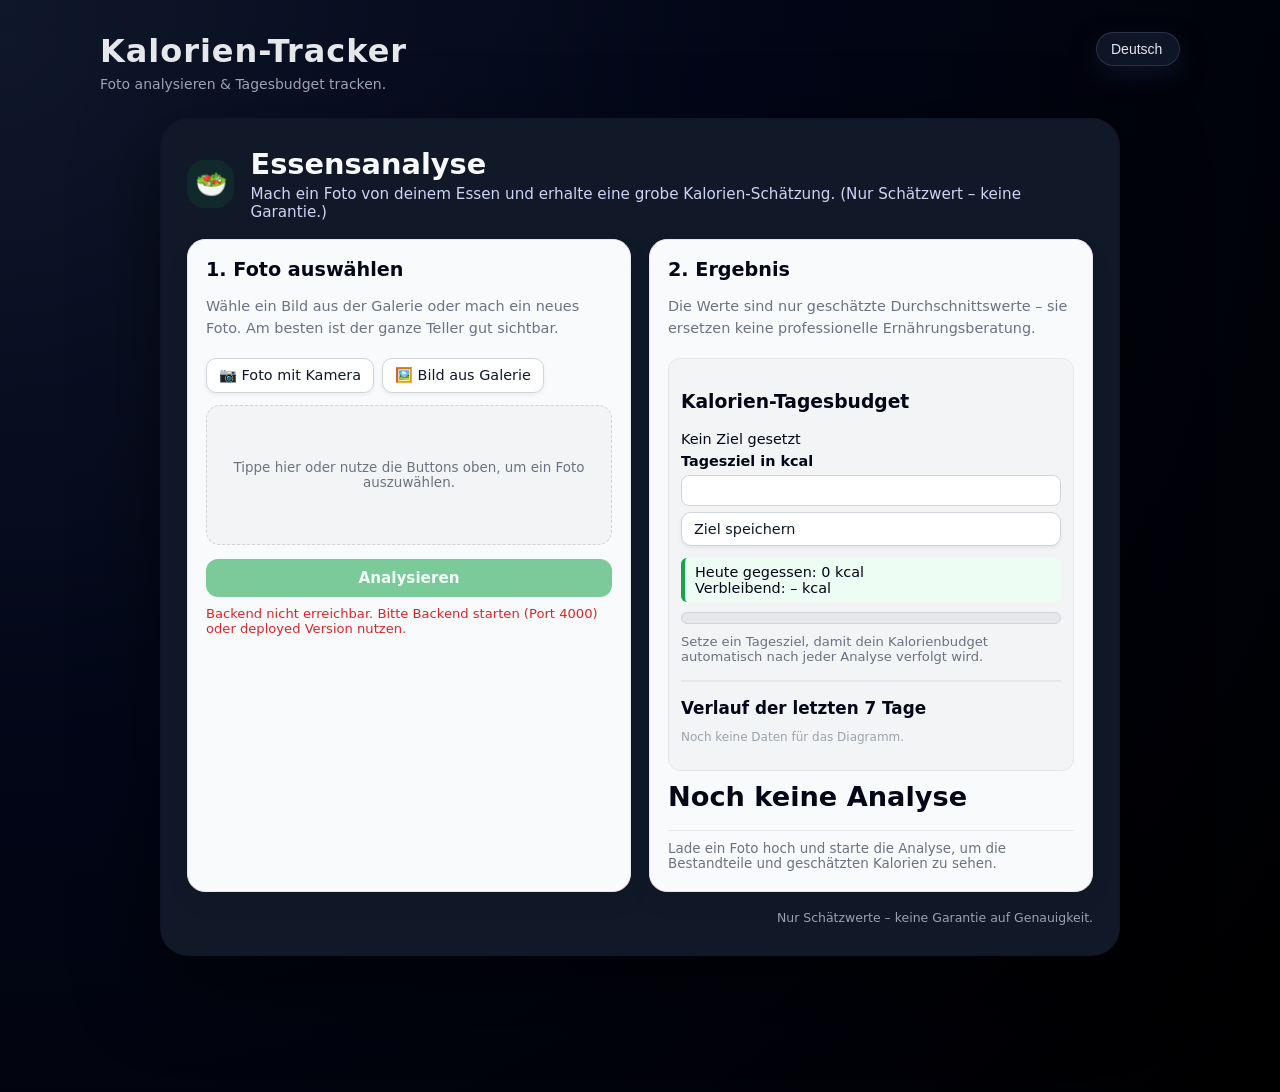
==== index.html @ 74fa9d63 "frontend: initial" ====
<!DOCTYPE html>
<html lang="de">

<head>
  <meta charset="UTF-8" />
  <meta name="viewport" content="width=device-width, initial-scale=1.0" />
  <title>Kalorien-Tracker</title>

  <!-- STYLES -->
  <link rel="stylesheet" href="style.css" />

  <!-- ✅ HTML lang früh setzen -->
  <script>
    (function () {
      try {
        const key = 'masterAssistantLangV1';
        const supported = ['de', 'en', 'fr', 'it'];
        const raw = localStorage.getItem(key);
        const lang = supported.includes(raw) ? raw : 'de';
        document.documentElement.lang = lang;
      } catch (e) {
        // Falls localStorage gesperrt ist: einfach auf 'de' lassen
      }
    })();
  </script>
</head>

<body>

  <noscript>
    <div class="module-card">
      <h2>JavaScript erforderlich</h2>
      <p class="section-subtitle">
        Diese App benötigt JavaScript, um zu funktionieren. Bitte aktiviere JavaScript in deinem Browser.
      </p>
    </div>
  </noscript>

  <div class="app-shell">

    <!-- HEADER -->
    <header class="app-header">

      <!-- LINKS: Titel + Subtitle -->
      <div class="app-header-left">
        <h1 class="app-title">Kalorien-Tracker</h1>
        <p class="app-subtitle">Foto analysieren &amp; Tagesbudget tracken.</p>
      </div>

      <!-- RECHTS: Sprachwahl -->
      <div class="app-header-right">
        <div class="app-lang-select">
          <select id="lang-select" aria-label="Sprache wählen">
            <option value="de">Deutsch</option>
            <option value="en">English</option>
            <option value="fr">Français</option>
            <option value="it">Italiano</option>
          </select>
        </div>
      </div>

    </header>

    <!-- ========================================================= -->
    <!--   APP: ESSENSANALYSE (Hauptscreen)                         -->
    <!-- ========================================================= -->

    <section id="section-diet" class="module-card">

      <!-- Diet-App Container -->
      <div class="diet-app">

        <!-- ✅ Loading Overlay (wird per JS ein-/ausgeblendet) -->
        <div id="diet-loading-overlay" class="diet-loading-overlay hidden" aria-live="polite" aria-busy="true">
          <div class="diet-loading-card">
            <div class="diet-spinner" aria-hidden="true"></div>
            <div class="diet-loading-title">Analysiere…</div>
            <div class="diet-loading-subtitle">Bitte kurz warten. Das kann ein paar Sekunden dauern.</div>
          </div>
        </div>

        <header>
          <div class="icon">🥗</div>
          <div>
            <h1>Essensanalyse</h1>
            <div class="subtitle">
              Mach ein Foto von deinem Essen und erhalte eine grobe Kalorien-Schätzung. (Nur Schätzwert – keine Garantie.)
            </div>
          </div>
        </header>

        <div class="grid">

          <!-- LEFT CARD -->
          <div class="card">
            <h2>1. Foto auswählen</h2>
            <div class="helper-text">
              Wähle ein Bild aus der Galerie oder mach ein neues Foto. Am besten ist der ganze Teller gut sichtbar.
            </div>

            <div class="button-row">
              <button type="button" class="secondary" id="diet-camera-btn">
                📷 Foto mit Kamera
              </button>
              <button type="button" class="secondary" id="diet-gallery-btn">
                🖼️ Bild aus Galerie
              </button>
            </div>

            <div class="upload-area" id="diet-upload-area">
              <div class="preview" id="diet-preview">
                <img id="diet-image-preview" alt="Vorschau" />
                <span id="diet-preview-name"></span>
              </div>
              <div class="items-placeholder" id="diet-upload-hint">
                Tippe hier oder nutze die Buttons oben, um ein Foto auszuwählen.
              </div>
            </div>

            <!-- File Input -->
            <input type="file" id="diet-file-input" accept="image/*" class="hidden-file-input" />

            <button class="primary" id="diet-analyze-btn" type="button" disabled>
              <span id="diet-btn-text">Analysieren</span>
            </button>

            <div class="status" id="diet-status"></div>
          </div>

          <!-- RIGHT CARD -->
          <div class="card">
            <h2>2. Ergebnis</h2>
            <div class="helper-text">
              Die Werte sind nur geschätzte Durchschnittswerte – sie ersetzen keine professionelle Ernährungsberatung.
            </div>

            <!-- Kalorien-Tagesbudget -->
            <div class="daily-budget">
              <h3>Kalorien-Tagesbudget</h3>

              <div class="daily-budget-info">
                <span id="diet-budget-goal-label">Kein Ziel gesetzt</span>
              </div>

              <div class="daily-budget-row">
                <label for="diet-budget-goal">Tagesziel in kcal</label>
                <input id="diet-budget-goal" type="number" min="0" step="10" inputmode="numeric" />
                <button id="diet-budget-save" type="button" class="secondary">
                  Ziel speichern
                </button>
              </div>

              <div class="daily-budget-remaining" id="diet-budget-remaining-row" style="display:block;">
                Heute gegessen: <span id="diet-budget-today-consumed">0 kcal</span><br />
                Verbleibend: <span id="diet-budget-today-remaining">– kcal</span>
              </div>

              <div class="diet-budget-bar-outer" style="margin-top:10px;">
                <div id="diet-budget-bar-inner" class="diet-budget-bar-inner"></div>
              </div>

              <div id="diet-budget-warning" class="status" style="margin-top:10px;">
                Noch keine Einträge für heute – jede Essensanalyse aktualisiert dein Tagesbudget.
              </div>

              <div class="history-section" style="margin-top:16px;">
                <h3>Verlauf der letzten 7 Tage</h3>
                <div id="diet-budget-chart"></div>
              </div>
            </div>

            <!-- Ergebnis-Block -->
            <div class="pill" id="diet-daily-pill" style="display:none;">
              <span id="diet-daily-pill-text"></span>
            </div>

            <div class="result-total" id="diet-total-calories">Noch keine Analyse</div>
            <div class="result-note" id="diet-result-note"></div>

            <div class="items-list" id="diet-items-list">
              <div class="items-placeholder">
                Lade ein Foto hoch und starte die Analyse, um die Bestandteile und geschätzten Kalorien zu sehen.
              </div>
            </div>

            <!-- Debug (optional) -->
            <div id="diet-debug-toggle" style="margin-top:12px;" class="muted">Debug anzeigen</div>
            <div id="diet-debug-panel" style="display:none;">
              <pre id="diet-debug-content"></pre>
            </div>

          </div>
        </div>

        <div class="diet-footer">
          Nur Schätzwerte – keine Garantie auf Genauigkeit.
        </div>
      </div>

      <!-- Modal (Zutaten bearbeiten) -->
      <div id="diet-ingredient-modal" class="modal hidden">
        <div class="modal-content">
          <h3>Zutat bearbeiten</h3>

          <label class="modal-label">
            Name
            <input id="ingredient-name" class="input-text" type="text" />
          </label>

          <label class="modal-label">
            Gewicht (g)
            <input id="ingredient-weight" class="input-text" type="number" />
          </label>

          <label class="modal-label">
            Kalorien
            <input id="ingredient-calories" class="input-text" type="number" />
          </label>

          <div class="modal-actions">
            <button id="ingredient-cancel-btn" class="btn btn-secondary">
              Abbrechen
            </button>
            <button id="ingredient-save-btn" class="btn btn-primary">
              Speichern
            </button>
          </div>
        </div>
      </div>

    </section>

  </div>

  <!-- SCRIPTS -->
  <script src="script.js"></script>

  <!-- Mini-Bindings: NUR File-Picker öffnen (kein doppeltes "change") -->
  <script>
    (function () {
      const fileInput = document.getElementById('diet-file-input');
      const galleryBtn = document.getElementById('diet-gallery-btn');
      const uploadArea = document.getElementById('diet-upload-area');

      if (galleryBtn && fileInput) {
        galleryBtn.addEventListener('click', () => fileInput.click());
      }
      if (uploadArea && fileInput) {
        uploadArea.addEventListener('click', () => fileInput.click());
      }
    })();
  </script>

</body>

</html>
---- style.css ----
/* =====================================================================
   GLOBAL STYLES – THEME
   ===================================================================== */

*,
*::before,
*::after {
  box-sizing: border-box;
}

:root {
  --bg-body: #020617;
  --bg-card: #020617;
  --bg-card-soft: #0b1220;
  --bg-chip: #0f172a;
  --accent: #22c55e;
  --accent-soft: rgba(34, 197, 94, 0.12);
  --accent-strong: #16a34a;
  --accent-danger: #f97373;
  --border-soft: rgba(148, 163, 184, 0.2);
  --text-main: #e5e7eb;
  --text-muted: #9ca3af;
  --shadow-soft: 0 18px 40px rgba(15, 23, 42, 0.9);
  --radius-lg: 24px;
  --radius-md: 16px;
  --radius-pill: 999px;
}

html,
body {
  margin: 0;
  padding: 0;
  min-height: 100%;
  font-family: system-ui, -apple-system, BlinkMacSystemFont, "Segoe UI",
    sans-serif;
  color: var(--text-main);
  background:
    radial-gradient(circle at top left, #0f172a 0, #020617 45%, #000 100%);
}

/* =====================================================================
   LAYOUT
   ===================================================================== */

.app-shell {
  max-width: 1120px;
  margin: 32px auto 64px;
  padding: 0 20px 40px;
}

@media (max-width: 768px) {
  .app-shell {
    margin-top: 20px;
    padding-inline: 16px;
  }
}

/* Header: Links Titel/Subtitel, rechts Sprachwahl */
.app-header {
  margin-bottom: 24px;
  display: flex;
  align-items: flex-start;
  justify-content: space-between;
  gap: 16px;
}

.app-header-left {
  display: flex;
  flex-direction: column;
  min-width: 0;
}

.app-header-right {
  display: flex;
  align-items: center;
  justify-content: flex-end;
  flex: 0 0 auto;
}

/* Mobile: Sprache unter Titel */
@media (max-width: 520px) {
  .app-header {
    flex-direction: column;
    align-items: flex-start;
    gap: 10px;
  }

  .app-header-right {
    width: 100%;
    justify-content: flex-start;
  }
}

.app-title {
  font-size: 32px;
  font-weight: 700;
  letter-spacing: 0.03em;
  margin: 0 0 6px;
}

.app-subtitle {
  margin: 0;
  font-size: 14px;
  color: var(--text-muted);
}

/* =====================================================================
   HEADER: Sprachwahl
   ===================================================================== */

.app-lang-select {
  margin-top: 0;
}

.app-lang-select select {
  appearance: none;
  border: 1px solid var(--border-soft);
  border-radius: var(--radius-pill);
  padding: 8px 14px;
  background: rgba(15, 23, 42, 0.94);
  color: var(--text-main);
  font-size: 14px;
  font-weight: 500;
  cursor: pointer;
  box-shadow: 0 10px 25px rgba(15, 23, 42, 0.8);
  outline: none;
  transition:
    background 0.18s ease,
    border-color 0.18s ease,
    transform 0.1s ease;
}

.app-lang-select select:hover {
  transform: translateY(-1px);
  border-color: rgba(148, 163, 184, 0.4);
}

.app-lang-select select:focus {
  border-color: var(--accent);
  box-shadow: 0 0 0 1px rgba(34, 197, 94, 0.6);
}

/* =====================================================================
   GENERISCHE MODULE-KARTEN (Noscript & Container)
   ===================================================================== */

.module-card {
  margin-top: 26px;
  padding: 22px 22px 26px;
  border-radius: var(--radius-lg);
  background: radial-gradient(circle at top left, #020617, #020617 60%, #000);
  border: 1px solid rgba(148, 163, 184, 0.18);
  box-shadow: var(--shadow-soft);
}

/* ✅ FIX: Nur direkte Modul-Überschriften der Outer-Cards stylen
   (nicht die Diet-Karten "1. Foto auswählen" etc.) */
.module-card > h2 {
  margin: 0 0 6px;
  font-size: 20px;
  font-weight: 600;
}

.module-card .section-subtitle {
  margin: 0 0 18px;
  font-size: 13px;
  color: var(--text-muted);
}

/* =====================================================================
   generische Formular-Elemente
   ===================================================================== */

.input-text,
.input-select {
  width: 100%;
  padding: 8px 10px;
  border-radius: 10px;
  border: 1px solid rgba(55, 65, 81, 0.8);
  background: rgba(15, 23, 42, 0.95);
  color: var(--text-main);
  font-size: 14px;
  outline: none;
}

.input-text:focus,
.input-select:focus {
  border-color: var(--accent);
  box-shadow: 0 0 0 1px rgba(34, 197, 94, 0.6);
}

textarea.input-text {
  resize: vertical;
  min-height: 80px;
}

/* =====================================================================
   Buttons (nur falls irgendwo verwendet)
   ===================================================================== */

.btn {
  appearance: none;
  border-radius: var(--radius-pill);
  border: none;
  padding: 8px 18px;
  font-size: 14px;
  font-weight: 500;
  cursor: pointer;
  transition:
    transform 0.08s ease,
    box-shadow 0.08s ease,
    background 0.12s ease;
}

.btn-primary {
  background: linear-gradient(135deg, #22c55e, #16a34a);
  color: #022c22;
  box-shadow: 0 10px 25px rgba(22, 163, 74, 0.55);
}

.btn-primary:hover {
  transform: translateY(-1px);
  box-shadow: 0 14px 30px rgba(22, 163, 74, 0.7);
}

.btn-primary:disabled {
  opacity: 0.5;
  cursor: default;
  box-shadow: none;
  transform: none;
}

.btn-secondary {
  background: rgba(15, 23, 42, 0.9);
  color: var(--text-main);
  border: 1px solid rgba(148, 163, 184, 0.3);
}

.btn-secondary:hover {
  background: #020617;
}

/* Kleinkram */
.muted {
  color: var(--text-muted);
  font-size: 12px;
}

.hidden {
  display: none !important;
}

/* =====================================================================
   DIÄT-APP STYLING (Haupt-App)
   ===================================================================== */

/* eigene Farb-Variablen nur innerhalb des Diet-Sections */
#section-diet {
  --bg: #0f172a;
  --bg-soft: #111827;
  --bg-card: #f9fafb;
  --accent: #16a34a;
  --accent-soft: rgba(22, 163, 74, 0.12);
  --border: #e5e7eb;
  --text-main-diet: #020617;
  --text-muted-diet: #6b7280;
  --danger: #dc2626;
}

/* Modulkarte für Diät-App selbst durchsichtig machen,
   damit die eingebaute App ihre eigene Karte bildet */
#section-diet.module-card {
  padding: 0;
  background: transparent;
  border: none;
  box-shadow: none;
}

/* App-Container */
#section-diet .diet-app {
  max-width: 960px;
  margin: 0 auto 32px;
  background: var(--bg-soft);
  border-radius: 28px;
  padding: 28px 26px 30px;
  box-shadow: 0 30px 80px rgba(0, 0, 0, 0.55);
  border: 1px solid rgba(15, 23, 42, 0.9);
}

/* Header innerhalb der Diät-App */
#section-diet .diet-app header {
  display: flex;
  align-items: center;
  gap: 16px;
  margin-bottom: 18px;
}

#section-diet .diet-app header .icon {
  width: 48px;
  height: 48px;
  border-radius: 18px;
  background: var(--accent-soft);
  display: flex;
  align-items: center;
  justify-content: center;
  font-size: 26px;
}

#section-diet .diet-app h1 {
  margin: 0;
  font-size: 1.8rem;
  color: #f9fafb;
}

#section-diet .diet-app .subtitle {
  margin-top: 4px;
  font-size: 0.95rem;
  color: #cbd5f5;
}

/* Layout: 1 oder 2 Spalten */
#section-diet .diet-app .grid {
  display: grid;
  grid-template-columns: minmax(0, 1.05fr) minmax(0, 1.05fr);
  gap: 18px;
  margin-top: 12px;
}

@media (max-width: 860px) {
  #section-diet .diet-app {
    padding: 20px 18px 24px;
    border-radius: 22px;
  }

  #section-diet .diet-app .grid {
    grid-template-columns: minmax(0, 1fr);
  }

  #section-diet .diet-app header {
    align-items: flex-start;
  }

  #section-diet .diet-app h1 {
    font-size: 1.5rem;
  }
}

/* Karten */
#section-diet .diet-app .card {
  background: var(--bg-card);
  border-radius: 18px;
  padding: 18px 18px 20px;
  border: 1px solid var(--border);
  box-shadow: 0 10px 22px rgba(15, 23, 42, 0.08);
  position: relative; /* ✅ nötig für Loading-Overlay */
}

#section-diet .diet-app .card h2 {
  margin: 0 0 14px;
  font-size: 1.2rem;
  color: var(--text-main-diet);
}

#section-diet .diet-app .helper-text {
  font-size: 0.9rem;
  color: var(--text-muted-diet);
  margin-bottom: 18px;
  line-height: 1.55;
}

/* Button-Reihe */
#section-diet .diet-app .button-row {
  display: flex;
  flex-wrap: wrap;
  gap: 8px;
  margin-bottom: 12px;
}

#section-diet button {
  font-family: inherit;
  font-size: 0.9rem;
}

/* Primärer Button (Analyse starten) */
#section-diet button.primary {
  width: 100%;
  margin-top: 14px;
  border: none;
  border-radius: 12px;
  padding: 10px 18px;
  background: var(--accent);
  color: #ecfdf5;
  font-weight: 600;
  font-size: 0.95rem;
  cursor: pointer;
  display: inline-flex;
  align-items: center;
  justify-content: center;
  gap: 8px;
  box-shadow: 0 6px 12px rgba(22, 163, 74, 0.35);
  transition: transform 0.1s ease, box-shadow 0.1s ease, background 0.1s ease;
}

#section-diet button.primary:hover {
  background: #15803d;
  transform: translateY(-1px);
  box-shadow: 0 10px 18px rgba(22, 163, 74, 0.45);
}

#section-diet button.primary:disabled {
  opacity: 0.55;
  cursor: default;
  box-shadow: none;
  transform: none;
}

/* Sekundäre Buttons */
#section-diet button.secondary {
  border-radius: 10px;
  border: 1px solid #d1d5db;
  padding: 8px 12px;
  background: #ffffff;
  color: #111827;
  font-weight: 500;
  cursor: pointer;
  display: inline-flex;
  align-items: center;
  gap: 6px;
  box-shadow: 0 2px 4px rgba(15, 23, 42, 0.06);
  transition: background 0.1s ease, box-shadow 0.1s ease, transform 0.1s ease;
}

#section-diet button.secondary:hover {
  background: #f3f4f6;
  transform: translateY(-1px);
  box-shadow: 0 4px 8px rgba(15, 23, 42, 0.12);
}

#section-diet button.secondary:disabled {
  opacity: 0.6;
  cursor: default;
  box-shadow: none;
  transform: none;
}

/* Upload-Bereich */
#section-diet .upload-area {
  border-radius: 14px;
  border: 1px dashed #d1d5db;
  padding: 14px 12px;
  background: #f3f4f6;
  text-align: center;
  min-height: 140px;
  display: flex;
  align-items: center;
  justify-content: center;
}

/* Versteckte Datei-Inputs */
#section-diet .hidden-file-input {
  position: absolute;
  width: 1px;
  height: 1px;
  opacity: 0;
  left: -9999px;
}

/* Vorschau */
#section-diet .preview {
  margin-top: 4px;
  display: none;
  flex-direction: column;
  align-items: center;
  gap: 6px;
}

#section-diet .preview img {
  max-width: 100%;
  max-height: 220px;
  border-radius: 12px;
  border: 1px solid #e5e7eb;
  object-fit: cover;
}

#section-diet .preview span {
  font-size: 0.78rem;
  color: var(--text-muted-diet);
}

/* Status */
#section-diet .status {
  margin-top: 9px;
  font-size: 0.82rem;
  color: var(--text-muted-diet);
  min-height: 1.1em;
}

#section-diet .status.error {
  color: var(--danger);
}

/* Ergebnisbereich / Tagesziel */
#section-diet .daily-budget {
  margin-top: 12px;
  padding: 14px 12px;
  border-radius: 12px;
  background: #f2f4f5;
  border: 1px solid #e5e7eb;
  color: var(--text-main-diet);
}

#section-diet .daily-budget h3,
#section-diet .daily-budget h4 {
  color: var(--text-main-diet);
  opacity: 1;
}

#section-diet .daily-budget-info {
  margin-bottom: 6px;
  font-size: 0.9rem;
  font-weight: 500;
  color: var(--text-main-diet);
}

#section-diet .daily-budget-row {
  display: flex;
  flex-direction: column;
  align-items: stretch;
  gap: 6px;
  margin-bottom: 12px;
  color: var(--text-main-diet);
}

#section-diet .daily-budget-row label {
  color: var(--text-main-diet);
  opacity: 1;
  font-weight: 600;
  font-size: 0.9rem;
}

#section-diet .daily-budget-row input {
  width: 100%;
  max-width: 100%;
  padding: 6px 10px;
  border-radius: 8px;
  font-size: 0.95rem;
  border: 1px solid #d1d5db;
  box-sizing: border-box;
}

#section-diet #diet-budget-goal::placeholder {
  color: rgba(2, 6, 23, 0.55);
  opacity: 1;
}

#section-diet #diet-budget-goal-label {
  color: var(--text-main-diet);
  opacity: 1;
}

#section-diet .daily-budget-remaining {
  font-size: 0.9rem;
  margin-bottom: 10px;
  padding: 6px 10px;
  background: #eefdf3;
  border-left: 4px solid var(--accent);
  border-radius: 6px;
  color: var(--text-main-diet);
}

/* Budget Progress-Bar */
#section-diet .diet-budget-bar-outer {
  width: 100%;
  height: 12px;
  border-radius: 999px;
  background: #e5e7eb;
  overflow: hidden;
  border: 1px solid #d1d5db;
}

#section-diet .diet-budget-bar-inner {
  height: 100%;
  width: 0%;
  background: var(--accent);
  transition: width 0.25s ease;
}

#section-diet .diet-budget-bar-inner.over {
  background: #dc2626;
}

/* Hinweis/Chart Text */
#section-diet #diet-budget-warning,
#section-diet #diet-budget-chart {
  color: var(--text-muted-diet);
  opacity: 1;
}

/* Pill */
#section-diet .pill {
  display: inline-flex;
  align-items: center;
  gap: 6px;
  padding: 6px 11px;
  border-radius: 12px;
  background: rgba(59, 130, 246, 0.08);
  color: #1d4ed8;
  font-size: 0.85rem;
  margin-top: 4px;
  margin-bottom: 14px;
}

/* Gesamt-Kalorien */
#section-diet .result-total {
  font-size: 1.7rem;
  font-weight: 700;
  margin: 10px 0 6px;
  color: var(--text-main-diet);
}

/* Beschreibung */
#section-diet .result-note {
  font-size: 0.9rem;
  color: var(--text-muted-diet);
  margin-bottom: 18px;
  line-height: 1.55;
}

/* Liste der Bestandteile */
#section-diet .items-list {
  margin-top: 14px;
  border-top: 1px solid #e5e7eb;
  padding-top: 10px;
  max-height: 260px;
  overflow: auto;
}

#section-diet .items-placeholder {
  font-size: 0.84rem;
  color: var(--text-muted-diet);
}

#section-diet .item-row {
  display: flex;
  justify-content: space-between;
  align-items: flex-start;
  gap: 8px;
  padding: 6px 0;
  border-bottom: 1px dashed #e5e7eb;
  font-size: 0.9rem;
}

#section-diet .item-left {
  flex: 1 1 auto;
}

#section-diet .item-name {
  font-weight: 500;
  color: var(--text-main-diet);
}

#section-diet .item-comment {
  font-size: 0.78rem;
  color: var(--text-muted-diet);
  margin-top: 2px;
  line-height: 1.35;
}

#section-diet .item-cal {
  flex: 0 0 auto;
  font-weight: 600;
  font-size: 0.88rem;
  color: #ca8a04;
}

/* Verlauf */
#section-diet .history-section {
  margin-top: 20px;
  padding-top: 16px;
  border-top: 2px solid #e5e7eb;
}

#section-diet .history-section h3 {
  margin: 0 0 8px;
  font-size: 1.05rem;
  font-weight: 700;
  color: var(--text-main-diet);
}

#section-diet .diet-chart-row {
  display: grid;
  grid-template-columns: repeat(7, minmax(0, 1fr));
  gap: 10px;
  align-items: end;
  height: 140px;
  margin-top: 10px;
}

#section-diet .diet-chart-col {
  display: flex;
  flex-direction: column;
  align-items: center;
  gap: 6px;
  height: 100%;
}

#section-diet .diet-chart-value {
  font-size: 12px;
  color: var(--text-main-diet);
  font-variant-numeric: tabular-nums;
  min-height: 16px;
}

#section-diet .diet-chart-bar {
  width: 100%;
  border-radius: 10px;
  background: rgba(22, 163, 74, 0.35);
  border: 1px solid rgba(22, 163, 74, 0.35);
}

#section-diet .diet-chart-label {
  font-size: 12px;
  color: var(--text-muted-diet);
}

/* Footer der Diät-App */
#section-diet .diet-footer {
  margin-top: 18px;
  font-size: 0.78rem;
  color: #9ca3af;
  text-align: right;
}

/* =====================================================================
   ✅ POLISH: Kalorien-Tracker UI – Inputs, Upload, Debug, Mobile
   ===================================================================== */

/* Upload-Area fühlt sich klickbar an */
#section-diet .upload-area {
  cursor: pointer;
  transition: transform 0.08s ease, box-shadow 0.12s ease, background 0.12s ease, border-color 0.12s ease;
}

#section-diet .upload-area:hover {
  background: #eef2f7;
  border-color: #cbd5e1;
  transform: translateY(-1px);
  box-shadow: 0 6px 14px rgba(15, 23, 42, 0.08);
}

#section-diet .upload-area:active {
  transform: translateY(0px);
}

/* Zutatenliste: Calorie-Input sauber stylen */
#section-diet .item-cal-input {
  width: 84px;
  padding: 6px 8px;
  border-radius: 10px;
  border: 1px solid #d1d5db;
  background: #ffffff;
  color: var(--text-main-diet);
  font-size: 0.9rem;
  font-weight: 600;
  outline: none;
  text-align: right;
  box-shadow: 0 2px 4px rgba(15, 23, 42, 0.06);
}

#section-diet .item-cal-input:focus {
  border-color: rgba(22, 163, 74, 0.7);
  box-shadow: 0 0 0 2px rgba(22, 163, 74, 0.18);
}

/* Debug: Toggle klickbar + Panel hübsch */
#section-diet #diet-debug-toggle {
  cursor: pointer;
  user-select: none;
  display: inline-block;
  padding: 6px 10px;
  border-radius: 10px;
  border: 1px solid #e5e7eb;
  background: rgba(2, 6, 23, 0.04);
  transition: background 0.12s ease, transform 0.08s ease;
}

#section-diet #diet-debug-toggle:hover {
  background: rgba(2, 6, 23, 0.06);
  transform: translateY(-1px);
}

#section-diet #diet-debug-panel {
  margin-top: 10px;
  border: 1px solid #e5e7eb;
  border-radius: 12px;
  background: #ffffff;
  padding: 10px 12px;
  max-height: 260px;
  overflow: auto;
}

#section-diet #diet-debug-panel pre {
  margin: 0;
  font-size: 12px;
  line-height: 1.4;
  color: #0f172a;
  white-space: pre-wrap;
  word-break: break-word;
}

/* Zutatenliste + Debug: Scrollbar dezent (Chromium/WebKit) */
#section-diet .items-list::-webkit-scrollbar,
#section-diet #diet-debug-panel::-webkit-scrollbar {
  width: 10px;
}

#section-diet .items-list::-webkit-scrollbar-thumb,
#section-diet #diet-debug-panel::-webkit-scrollbar-thumb {
  background: rgba(15, 23, 42, 0.18);
  border-radius: 999px;
}

#section-diet .items-list::-webkit-scrollbar-track,
#section-diet #diet-debug-panel::-webkit-scrollbar-track {
  background: rgba(15, 23, 42, 0.05);
  border-radius: 999px;
}

/* Mobile: Buttons untereinander (besser bedienbar) */
@media (max-width: 520px) {
  #section-diet .diet-app .button-row {
    flex-direction: column;
  }

  #section-diet button.secondary {
    width: 100%;
    justify-content: center;
  }
}

/* =====================================================================
   ✅ A) Loading Overlay + Spinner (für „Analyse läuft…“)
   ===================================================================== */

/*
  Dieses Overlay wird von script.js während der Analyse in die linke Karte
  (Foto auswählen) injiziert und wieder entfernt/toggle.
*/
#section-diet .diet-loading-overlay {
  position: absolute;
  inset: 0;
  border-radius: 18px;
  background: rgba(249, 250, 251, 0.78);
  backdrop-filter: blur(6px);
  -webkit-backdrop-filter: blur(6px);
  display: flex;
  align-items: center;
  justify-content: center;
  z-index: 50;
}

#section-diet .diet-loading-box {
  display: flex;
  flex-direction: column;
  align-items: center;
  gap: 10px;
  padding: 14px 16px;
  border-radius: 14px;
  border: 1px solid rgba(209, 213, 219, 0.9);
  background: rgba(255, 255, 255, 0.92);
  box-shadow: 0 18px 40px rgba(15, 23, 42, 0.12);
  color: var(--text-main-diet);
}

#section-diet .diet-spinner {
  width: 26px;
  height: 26px;
  border-radius: 999px;
  border: 3px solid rgba(22, 163, 74, 0.18);
  border-top-color: rgba(22, 163, 74, 0.95);
  animation: dietSpin 0.9s linear infinite;
}

#section-diet .diet-loading-text {
  font-size: 13px;
  font-weight: 600;
  color: #0f172a;
}

#section-diet .diet-loading-subtext {
  font-size: 12px;
  color: #6b7280;
  text-align: center;
  max-width: 260px;
  line-height: 1.35;
}

@keyframes dietSpin {
  to { transform: rotate(360deg); }
}

@media (prefers-reduced-motion: reduce) {
  #section-diet .diet-spinner {
    animation: none;
  }
}

/* =====================================================================
   ✅ B) Optional: Toast Styling (script.js nutzt Inline-Styles, aber CSS als Fallback)
   ===================================================================== */

#diet-toast {
  position: fixed;
  left: 50%;
  bottom: 18px;
  transform: translateX(-50%);
  max-width: 92vw;
  width: 520px;
  padding: 10px 12px;
  border-radius: 12px;
  background: rgba(2, 6, 23, 0.95);
  border: 1px solid rgba(148, 163, 184, 0.25);
  box-shadow: 0 18px 40px rgba(0, 0, 0, 0.55);
  color: #e5e7eb;
  font-size: 13px;
  z-index: 9999;
  display: none;
  backdrop-filter: blur(6px);
  -webkit-backdrop-filter: blur(6px);
}

/* Inputs: Nummern-Pfeile ausblenden (Chromium/WebKit + Firefox) */
#section-diet input[type="number"]::-webkit-outer-spin-button,
#section-diet input[type="number"]::-webkit-inner-spin-button {
  -webkit-appearance: none;
  margin: 0;
}
#section-diet input[type="number"] {
  -moz-appearance: textfield;
  appearance: textfield;
}

/* Accessibility: sichtbarer Fokus */
#section-diet button:focus-visible,
.app-lang-select select:focus-visible {
  outline: 2px solid rgba(22, 163, 74, 0.55);
  outline-offset: 2px;
}
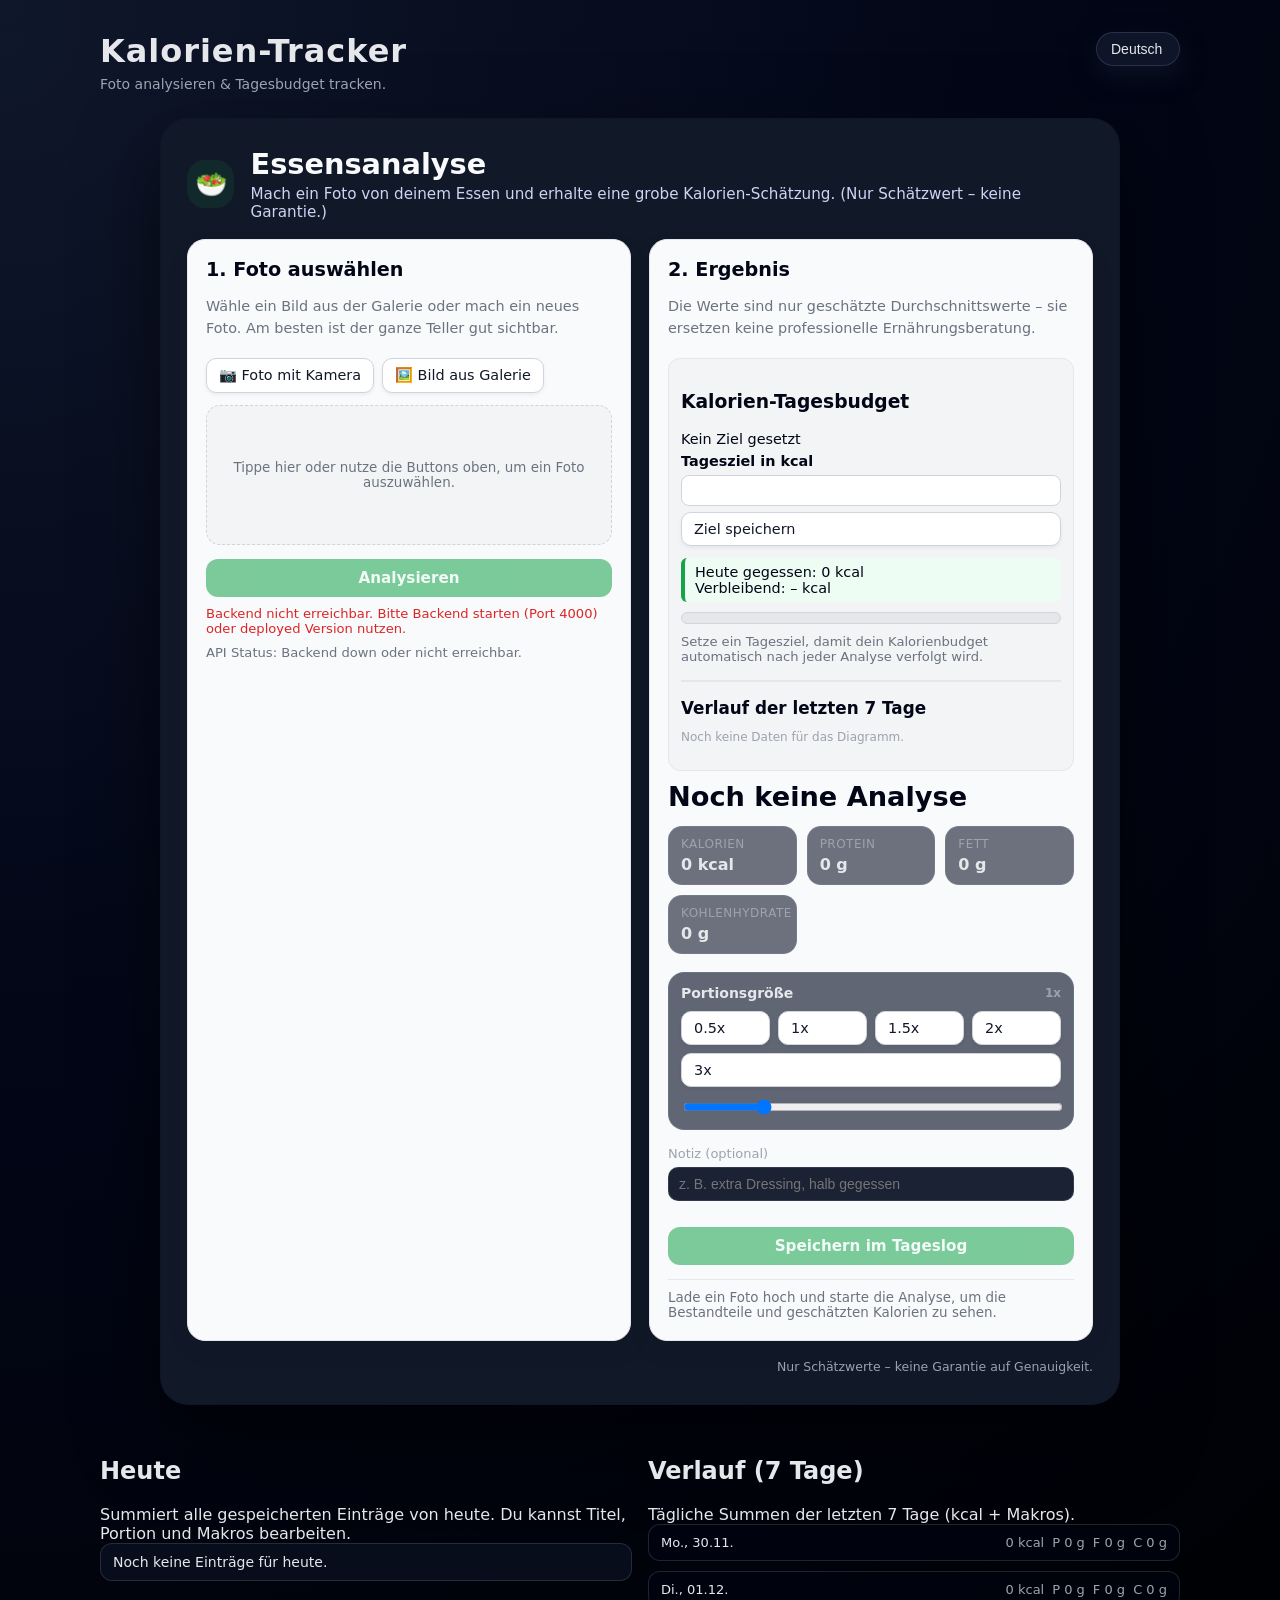
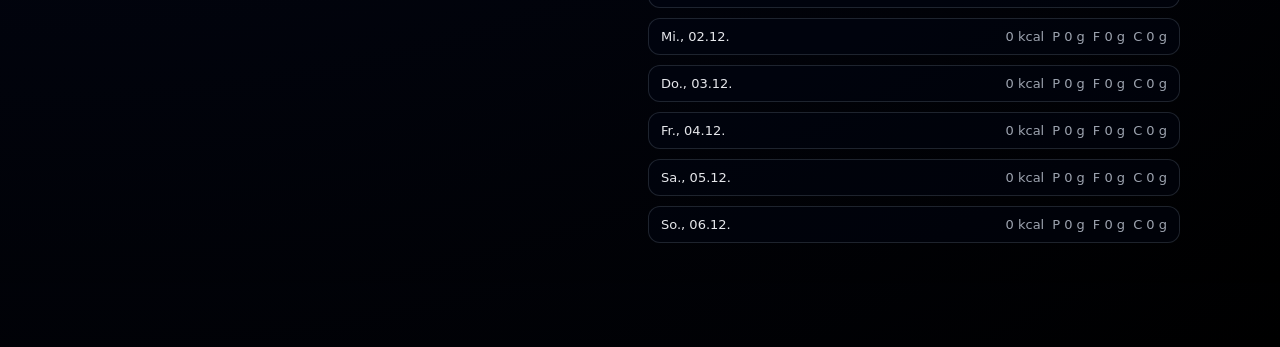
==== commit f565c262: "Add macros, portion controls, and log tracking" ====
--- a/index.html
+++ b/index.html
@@ -125,6 +125,7 @@
             </button>
 
             <div class="status" id="diet-status"></div>
+            <div class="status api-status" id="diet-api-status"></div>
           </div>
 
           <!-- RIGHT CARD -->
@@ -175,7 +176,49 @@
             </div>
 
             <div class="result-total" id="diet-total-calories">Noch keine Analyse</div>
+            <div class="macro-grid" id="diet-macro-grid">
+              <div class="macro-card">
+                <span class="macro-label">Kalorien</span>
+                <span class="macro-value" id="diet-macro-calories">0 kcal</span>
+              </div>
+              <div class="macro-card">
+                <span class="macro-label">Protein</span>
+                <span class="macro-value" id="diet-macro-protein">0 g</span>
+              </div>
+              <div class="macro-card">
+                <span class="macro-label">Fett</span>
+                <span class="macro-value" id="diet-macro-fat">0 g</span>
+              </div>
+              <div class="macro-card">
+                <span class="macro-label">Kohlenhydrate</span>
+                <span class="macro-value" id="diet-macro-carbs">0 g</span>
+              </div>
+            </div>
             <div class="result-note" id="diet-result-note"></div>
+
+            <div class="portion-controls">
+              <div class="portion-header">
+                <span>Portionsgröße</span>
+                <span id="diet-portion-label" class="muted">1x</span>
+              </div>
+              <div class="portion-buttons" id="diet-portion-buttons">
+                <button type="button" class="secondary" data-multiplier="0.5">0.5x</button>
+                <button type="button" class="secondary" data-multiplier="1">1x</button>
+                <button type="button" class="secondary" data-multiplier="1.5">1.5x</button>
+                <button type="button" class="secondary" data-multiplier="2">2x</button>
+                <button type="button" class="secondary" data-multiplier="3">3x</button>
+              </div>
+              <input id="diet-portion-range" type="range" min="0.5" max="3" step="0.5" value="1" />
+            </div>
+
+            <label class="notes-field">
+              Notiz (optional)
+              <input id="diet-entry-notes" type="text" class="input-text" placeholder="z. B. extra Dressing, halb gegessen" />
+            </label>
+
+            <button id="diet-save-entry" type="button" class="primary" disabled>
+              Speichern im Tageslog
+            </button>
 
             <div class="items-list" id="diet-items-list">
               <div class="items-placeholder">
@@ -228,6 +271,25 @@
         </div>
       </div>
 
+      <div class="diet-log-grid">
+        <div class="card">
+          <h2>Heute</h2>
+          <div class="helper-text">
+            Summiert alle gespeicherten Einträge von heute. Du kannst Titel, Portion und Makros bearbeiten.
+          </div>
+          <div id="diet-today-summary" class="today-summary">Noch keine Einträge.</div>
+          <div id="diet-today-entries" class="log-list"></div>
+        </div>
+
+        <div class="card">
+          <h2>Verlauf (7 Tage)</h2>
+          <div class="helper-text">
+            Tägliche Summen der letzten 7 Tage (kcal + Makros).
+          </div>
+          <div id="diet-history-list" class="history-list"></div>
+        </div>
+      </div>
+
     </section>
 
   </div>
@@ -235,22 +297,6 @@
   <!-- SCRIPTS -->
   <script src="script.js"></script>
 
-  <!-- Mini-Bindings: NUR File-Picker öffnen (kein doppeltes "change") -->
-  <script>
-    (function () {
-      const fileInput = document.getElementById('diet-file-input');
-      const galleryBtn = document.getElementById('diet-gallery-btn');
-      const uploadArea = document.getElementById('diet-upload-area');
-
-      if (galleryBtn && fileInput) {
-        galleryBtn.addEventListener('click', () => fileInput.click());
-      }
-      if (uploadArea && fileInput) {
-        uploadArea.addEventListener('click', () => fileInput.click());
-      }
-    })();
-  </script>
-
 </body>
 
 </html>
--- a/style.css
+++ b/style.css
@@ -101,6 +101,192 @@
 .app-subtitle {
   margin: 0;
   font-size: 14px;
+  color: var(--text-muted);
+}
+
+/* =====================================================================
+   Makro & Log UI
+   ===================================================================== */
+
+.macro-grid {
+  margin: 14px 0 10px;
+  display: grid;
+  grid-template-columns: repeat(auto-fit, minmax(120px, 1fr));
+  gap: 10px;
+}
+
+.macro-card {
+  padding: 10px 12px;
+  border-radius: 14px;
+  background: rgba(15, 23, 42, 0.6);
+  border: 1px solid var(--border-soft);
+  display: flex;
+  flex-direction: column;
+  gap: 4px;
+}
+
+.macro-label {
+  font-size: 12px;
+  color: var(--text-muted);
+  text-transform: uppercase;
+  letter-spacing: 0.04em;
+}
+
+.macro-value {
+  font-size: 16px;
+  font-weight: 600;
+}
+
+.portion-controls {
+  margin: 14px 0 16px;
+  padding: 12px;
+  border-radius: 16px;
+  background: rgba(15, 23, 42, 0.65);
+  border: 1px solid var(--border-soft);
+  display: flex;
+  flex-direction: column;
+  gap: 10px;
+}
+
+.portion-header {
+  display: flex;
+  align-items: center;
+  justify-content: space-between;
+  font-size: 14px;
+  font-weight: 600;
+}
+
+.portion-buttons {
+  display: flex;
+  flex-wrap: wrap;
+  gap: 8px;
+}
+
+.portion-buttons button {
+  flex: 1 1 72px;
+}
+
+.portion-buttons button.is-active {
+  border-color: var(--accent);
+  background: var(--accent-soft);
+  color: var(--accent);
+}
+
+.portion-controls input[type="range"] {
+  width: 100%;
+}
+
+.notes-field {
+  display: flex;
+  flex-direction: column;
+  gap: 6px;
+  margin-bottom: 12px;
+  font-size: 13px;
+  color: var(--text-muted);
+}
+
+.input-group {
+  display: flex;
+  flex-direction: column;
+  gap: 6px;
+  font-size: 12px;
+  color: var(--text-muted);
+}
+
+.diet-log-grid {
+  margin-top: 18px;
+  display: grid;
+  grid-template-columns: repeat(auto-fit, minmax(280px, 1fr));
+  gap: 16px;
+}
+
+.today-summary {
+  padding: 10px 12px;
+  border-radius: 12px;
+  border: 1px solid var(--border-soft);
+  background: rgba(15, 23, 42, 0.55);
+  margin-bottom: 12px;
+  font-size: 14px;
+}
+
+.log-list,
+.history-list {
+  display: flex;
+  flex-direction: column;
+  gap: 10px;
+}
+
+.log-entry {
+  padding: 12px;
+  border-radius: 14px;
+  border: 1px solid var(--border-soft);
+  background: rgba(2, 6, 23, 0.45);
+  display: flex;
+  flex-direction: column;
+  gap: 8px;
+}
+
+.log-entry-header {
+  display: flex;
+  align-items: flex-start;
+  justify-content: space-between;
+  gap: 10px;
+}
+
+.log-entry-title {
+  font-weight: 600;
+  font-size: 15px;
+}
+
+.log-entry-meta {
+  font-size: 12px;
+  color: var(--text-muted);
+}
+
+.log-entry-macros {
+  display: flex;
+  flex-wrap: wrap;
+  gap: 8px;
+  font-size: 13px;
+}
+
+.log-entry-actions {
+  display: flex;
+  flex-wrap: wrap;
+  gap: 8px;
+}
+
+.log-entry-actions button {
+  flex: 1 1 90px;
+}
+
+.log-entry-inputs {
+  display: grid;
+  grid-template-columns: repeat(auto-fit, minmax(120px, 1fr));
+  gap: 8px;
+}
+
+.history-row {
+  display: flex;
+  justify-content: space-between;
+  align-items: center;
+  gap: 12px;
+  padding: 10px 12px;
+  border-radius: 12px;
+  border: 1px solid var(--border-soft);
+  background: rgba(2, 6, 23, 0.35);
+  font-size: 13px;
+}
+
+.history-macros {
+  display: flex;
+  flex-wrap: wrap;
+  gap: 8px;
+  color: var(--text-muted);
+}
+
+.api-status {
+  font-size: 12px;
   color: var(--text-muted);
 }
 
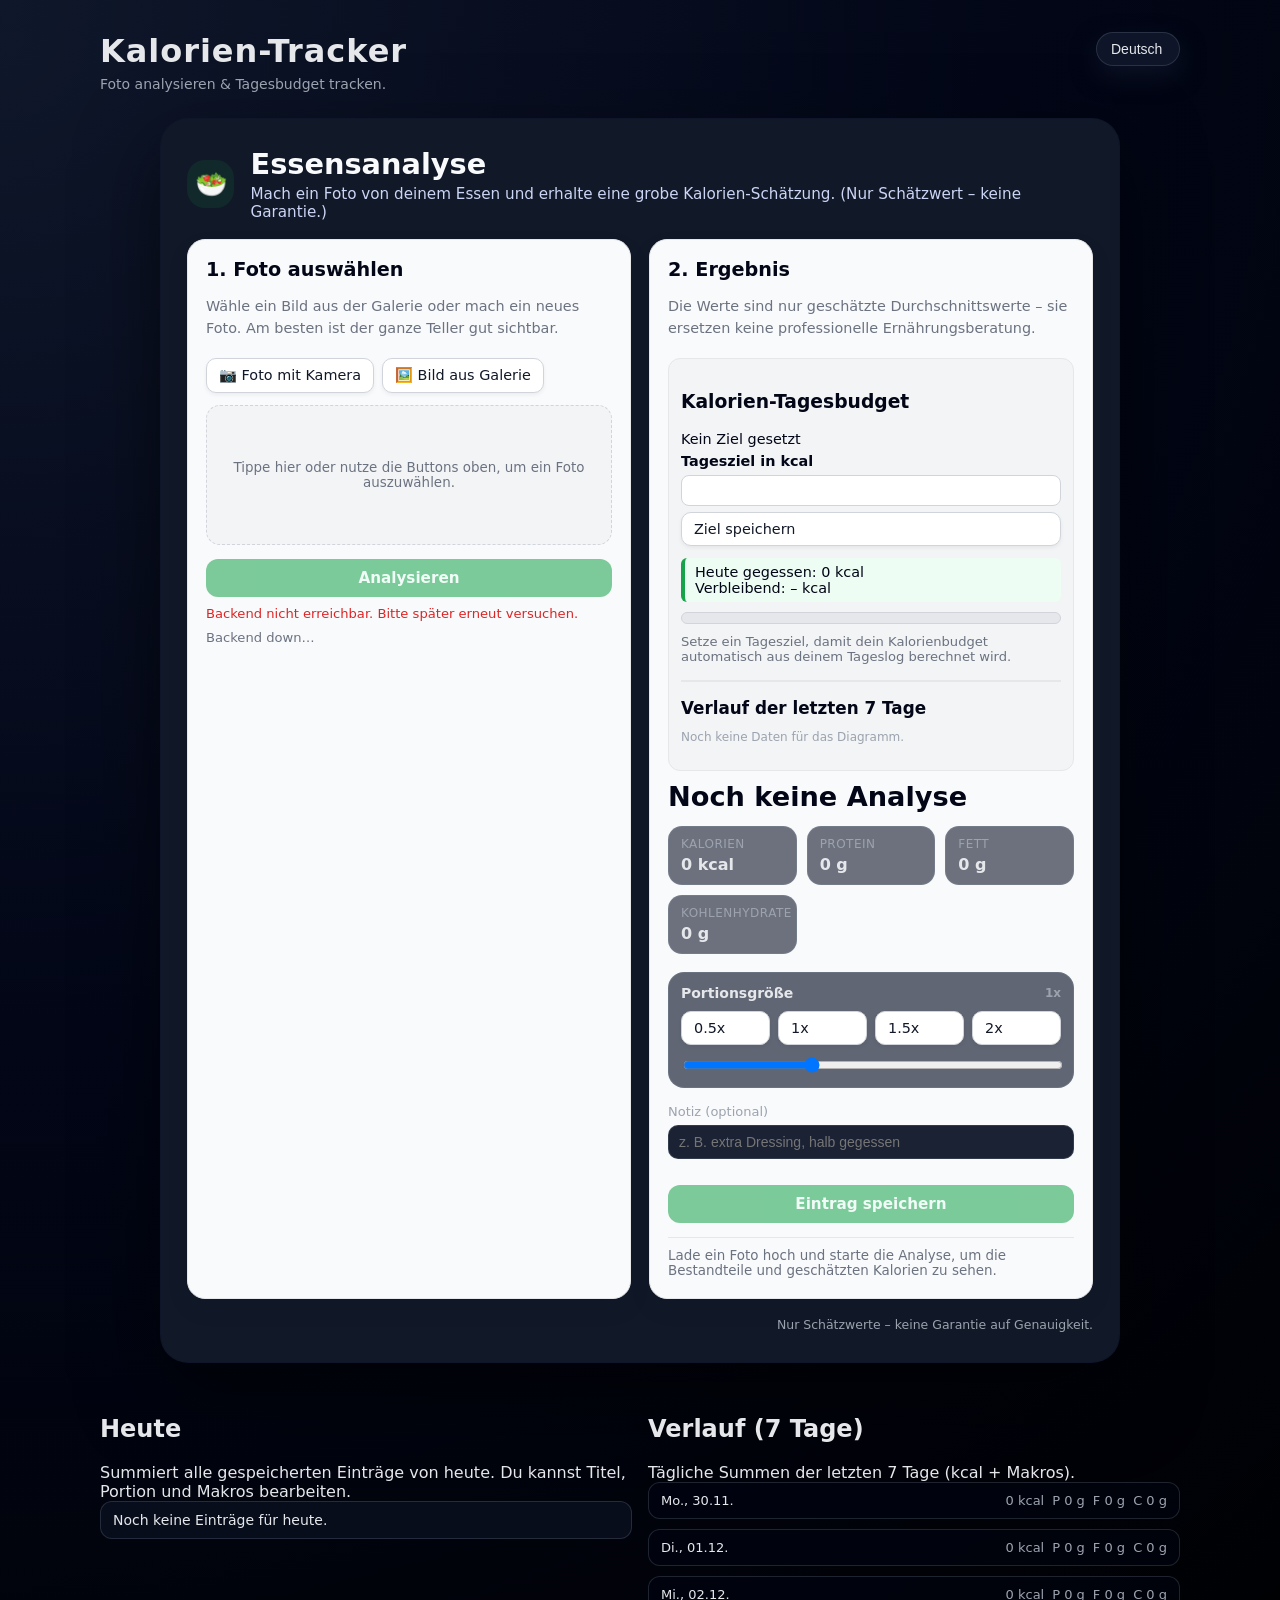
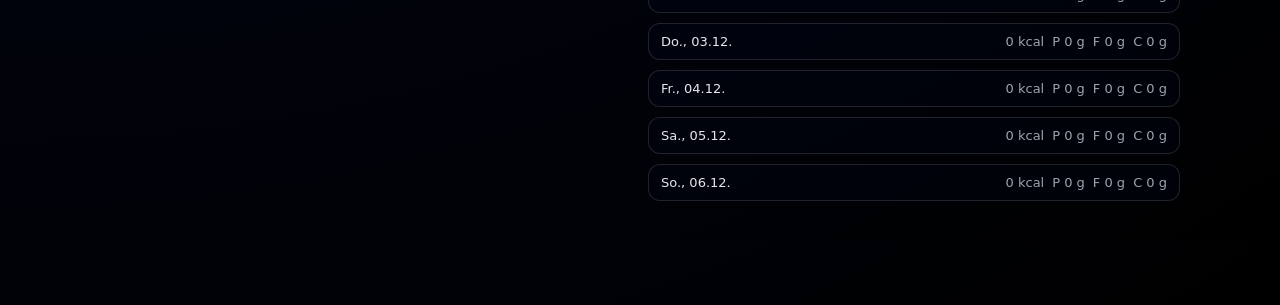
==== commit 1a8bd3ab: "Update analysis endpoint and log UI" ====
--- a/index.html
+++ b/index.html
@@ -161,7 +161,7 @@
               </div>
 
               <div id="diet-budget-warning" class="status" style="margin-top:10px;">
-                Noch keine Einträge für heute – jede Essensanalyse aktualisiert dein Tagesbudget.
+                Noch keine Einträge für heute – speichere Einträge, um dein Tagesbudget zu aktualisieren.
               </div>
 
               <div class="history-section" style="margin-top:16px;">
@@ -194,6 +194,9 @@
                 <span class="macro-value" id="diet-macro-carbs">0 g</span>
               </div>
             </div>
+            <div id="diet-macro-estimate-note" class="macro-estimate-note muted" style="display:none;">
+              Makros geschätzt
+            </div>
             <div class="result-note" id="diet-result-note"></div>
 
             <div class="portion-controls">
@@ -206,9 +209,8 @@
                 <button type="button" class="secondary" data-multiplier="1">1x</button>
                 <button type="button" class="secondary" data-multiplier="1.5">1.5x</button>
                 <button type="button" class="secondary" data-multiplier="2">2x</button>
-                <button type="button" class="secondary" data-multiplier="3">3x</button>
-              </div>
-              <input id="diet-portion-range" type="range" min="0.5" max="3" step="0.5" value="1" />
+              </div>
+              <input id="diet-portion-range" type="range" min="0.5" max="2" step="0.5" value="1" />
             </div>
 
             <label class="notes-field">
@@ -217,7 +219,7 @@
             </label>
 
             <button id="diet-save-entry" type="button" class="primary" disabled>
-              Speichern im Tageslog
+              Eintrag speichern
             </button>
 
             <div class="items-list" id="diet-items-list">
--- a/style.css
+++ b/style.css
@@ -135,6 +135,12 @@
 .macro-value {
   font-size: 16px;
   font-weight: 600;
+}
+
+.macro-estimate-note {
+  font-size: 12px;
+  color: var(--text-muted);
+  margin-bottom: 6px;
 }
 
 .portion-controls {
